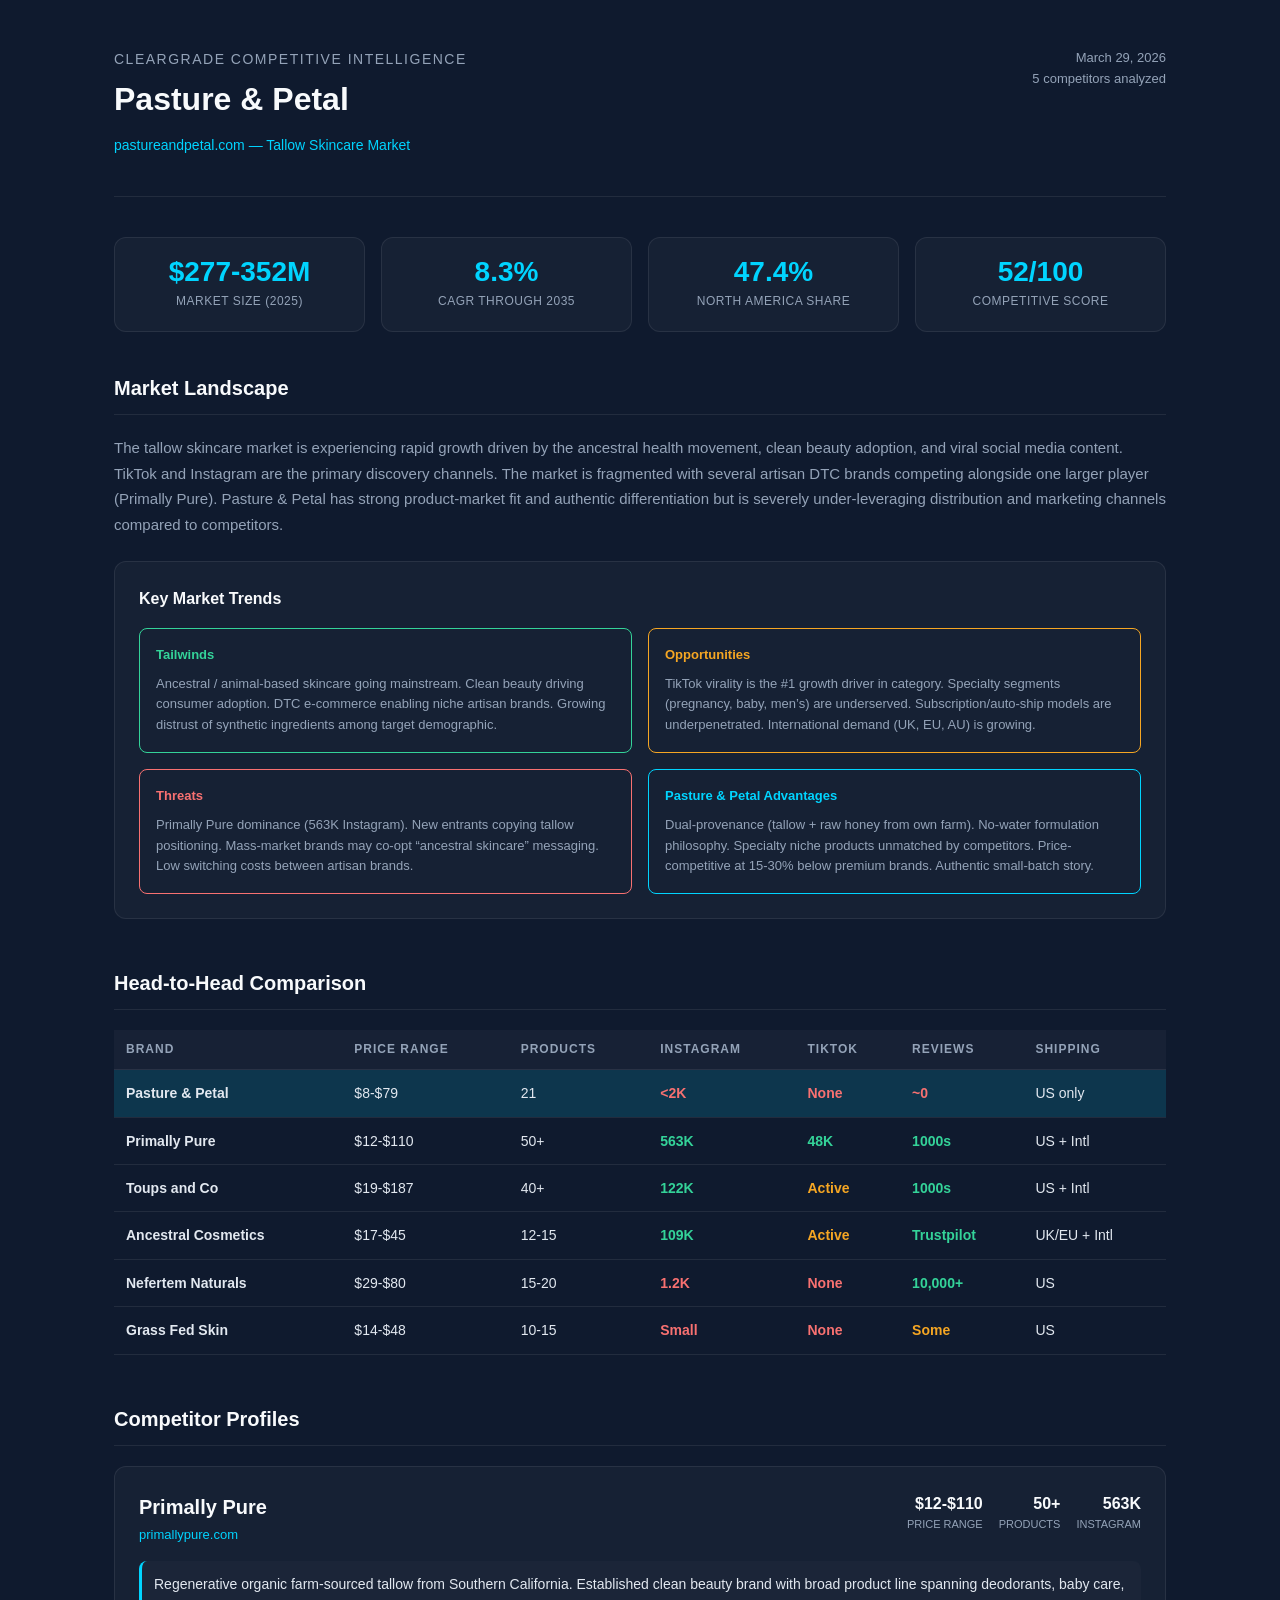
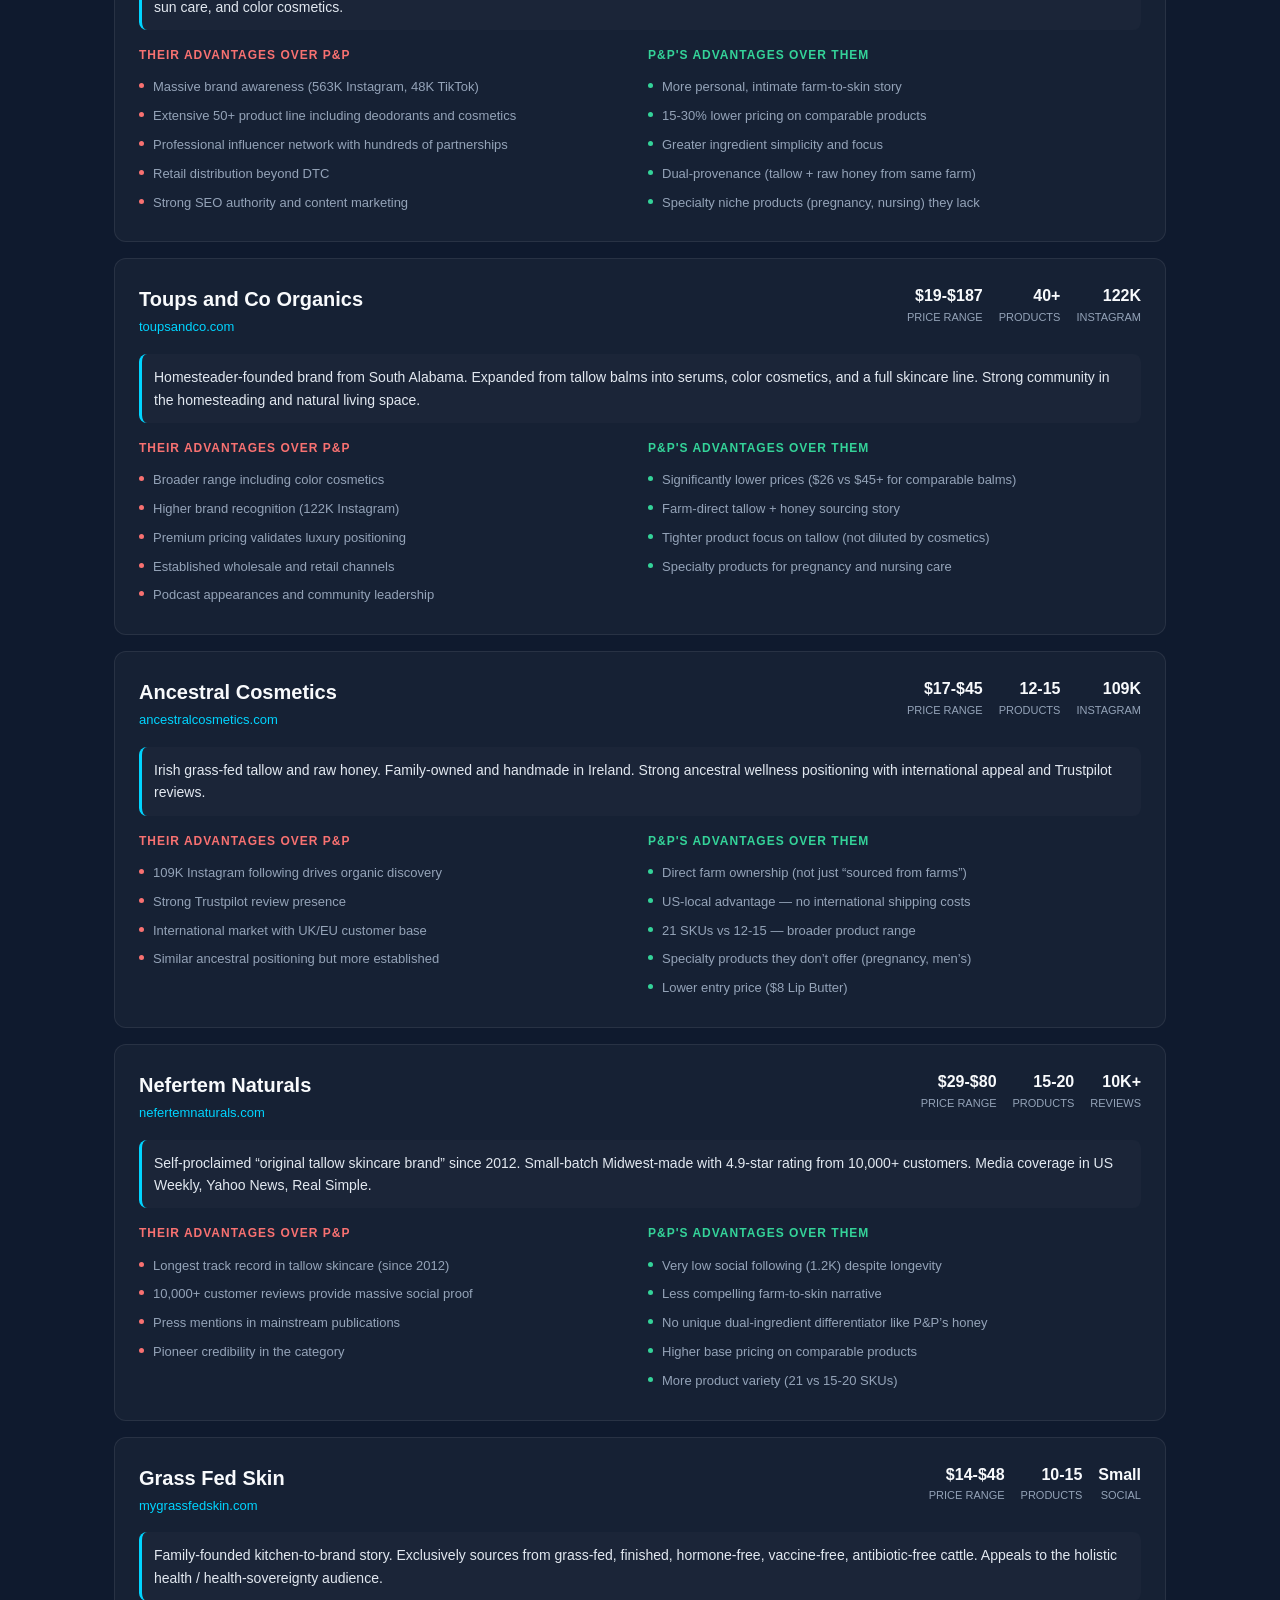
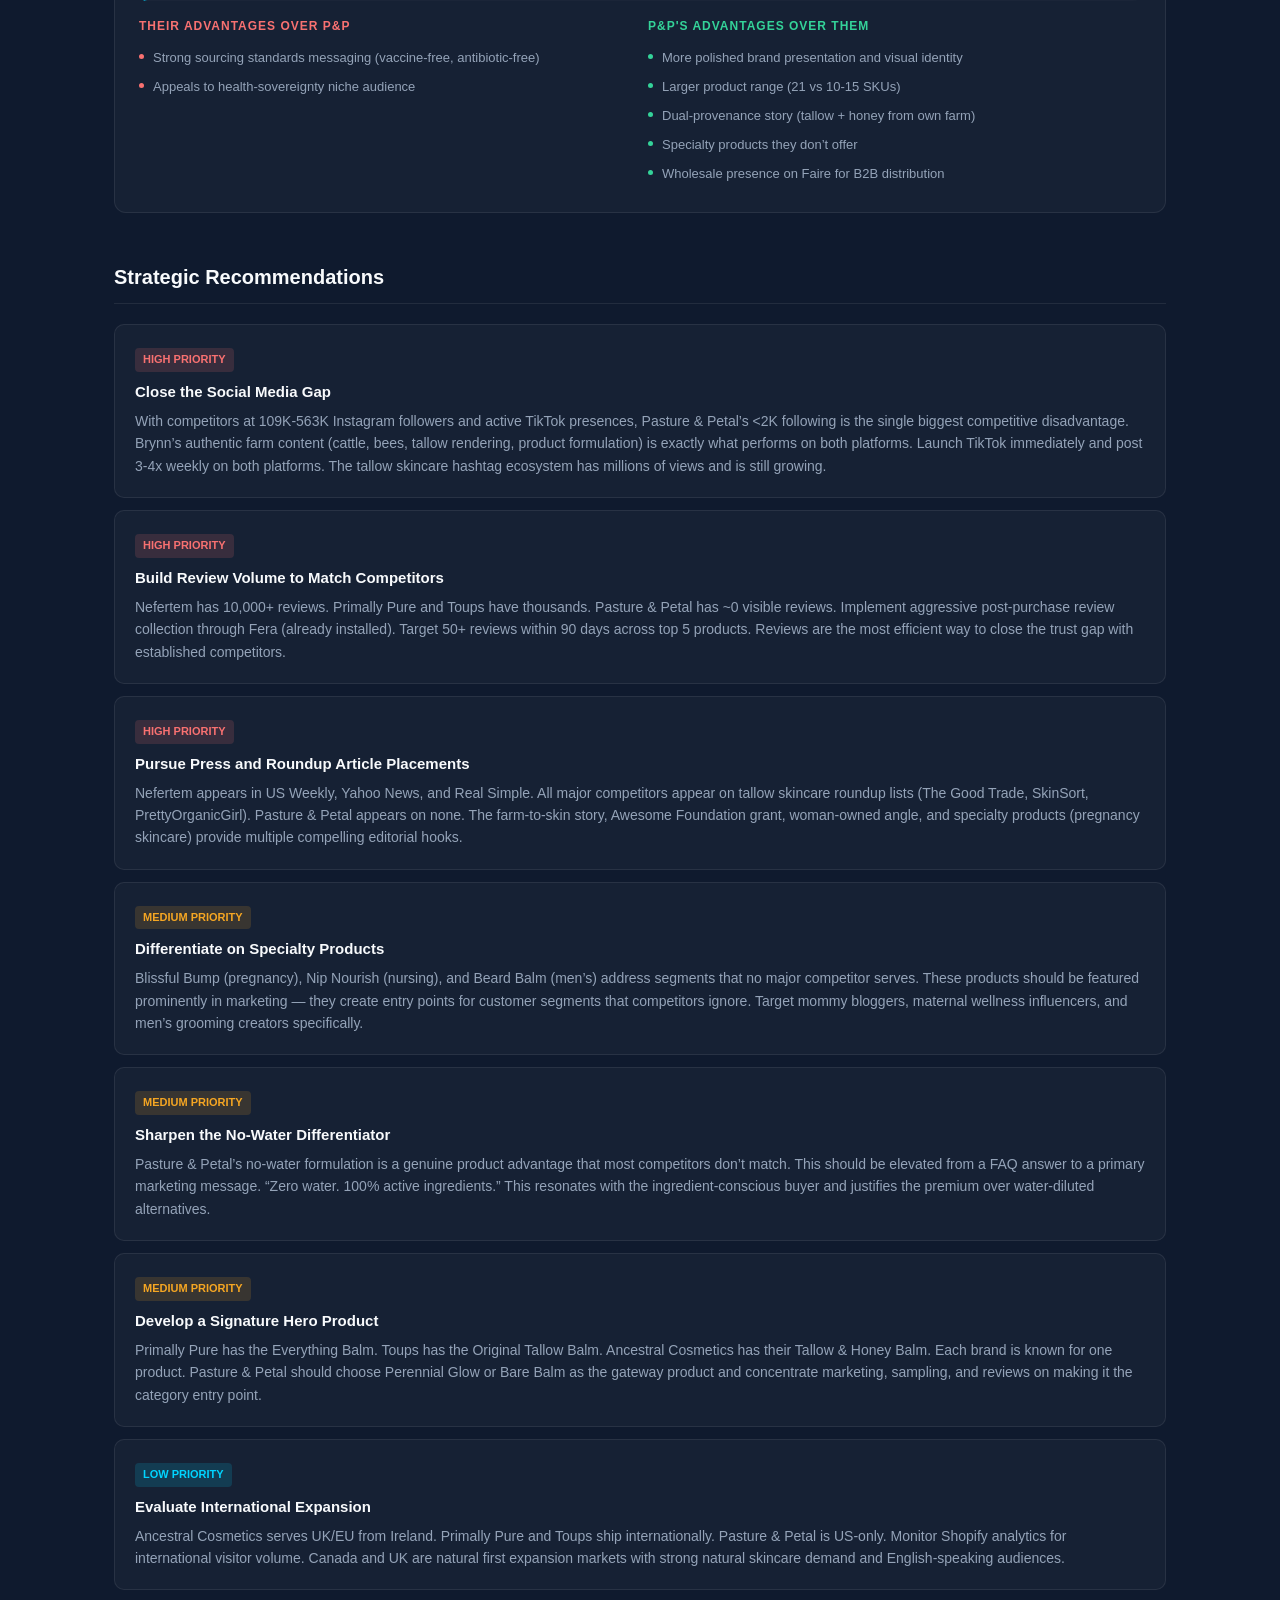
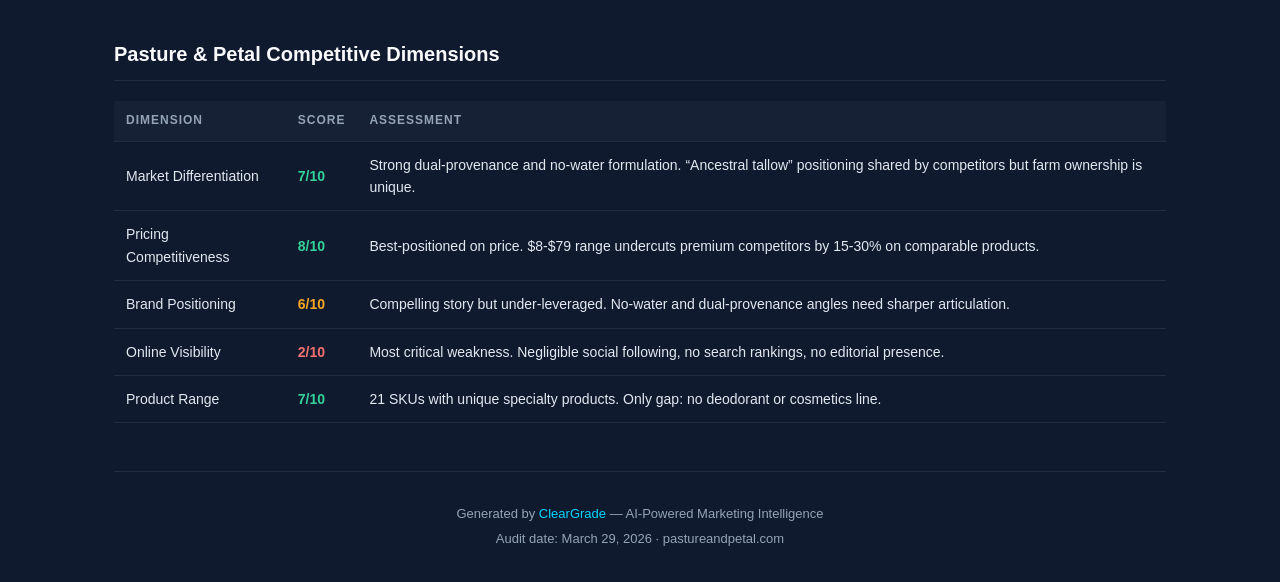
==== competitor-report.html @ 1388eb9d "feat: Pasture & Petal marketing intelligence audit Full ClearGrade marketing audit for pastureandpet" ====
<!DOCTYPE html>
<html lang="en">
<head>
<meta charset="UTF-8">
<meta name="viewport" content="width=device-width, initial-scale=1.0">
<title>Competitor Intelligence — Pasture &amp; Petal | ClearGrade</title>
<style>
  :root {
    --navy: #0f1a2e;
    --navy-light: #162240;
    --cyan: #00d4ff;
    --cyan-glow: rgba(0,212,255,0.15);
    --amber: #f5a623;
    --amber-glow: rgba(245,166,35,0.15);
    --green: #34d399;
    --green-glow: rgba(52,211,153,0.15);
    --red: #f87171;
    --red-glow: rgba(248,113,113,0.15);
    --purple: #a78bfa;
    --text: #e2e8f0;
    --text-dim: #94a3b8;
    --text-bright: #f8fafc;
    --border: rgba(255,255,255,0.08);
    --card-bg: rgba(255,255,255,0.03);
  }

  * { margin: 0; padding: 0; box-sizing: border-box; }

  body {
    font-family: 'DM Sans', -apple-system, BlinkMacSystemFont, 'Segoe UI', sans-serif;
    background: var(--navy);
    color: var(--text);
    line-height: 1.6;
  }

  .container { max-width: 1100px; margin: 0 auto; padding: 0 24px; }

  .audit-header {
    padding: 48px 0 40px;
    border-bottom: 1px solid var(--border);
    margin-bottom: 40px;
  }

  .header-top {
    display: flex;
    justify-content: space-between;
    align-items: flex-start;
  }

  .brand-info .subtitle {
    font-size: 14px;
    color: var(--text-dim);
    letter-spacing: 1.5px;
    text-transform: uppercase;
    margin-bottom: 4px;
  }

  .brand-info h1 {
    font-size: 32px;
    font-weight: 700;
    color: var(--text-bright);
  }

  .brand-info .url {
    font-size: 14px;
    color: var(--cyan);
    margin-top: 8px;
  }

  .audit-date {
    font-size: 13px;
    color: var(--text-dim);
    text-align: right;
  }

  /* Market Overview */
  .market-banner {
    display: grid;
    grid-template-columns: repeat(4, 1fr);
    gap: 16px;
    margin-bottom: 40px;
  }

  .market-stat {
    background: var(--card-bg);
    border: 1px solid var(--border);
    border-radius: 12px;
    padding: 20px;
    text-align: center;
  }

  .market-stat .stat-value {
    font-size: 28px;
    font-weight: 700;
    color: var(--cyan);
    line-height: 1;
    margin-bottom: 6px;
  }

  .market-stat .stat-label {
    font-size: 12px;
    color: var(--text-dim);
    text-transform: uppercase;
    letter-spacing: 0.5px;
  }

  /* Section */
  .section { margin-bottom: 48px; }

  .section h2 {
    font-size: 20px;
    font-weight: 700;
    color: var(--text-bright);
    margin-bottom: 20px;
    padding-bottom: 10px;
    border-bottom: 1px solid var(--border);
  }

  .section p.intro {
    font-size: 15px;
    color: var(--text-dim);
    line-height: 1.7;
    margin-bottom: 24px;
  }

  /* Competitor Cards */
  .competitor-card {
    background: var(--card-bg);
    border: 1px solid var(--border);
    border-radius: 12px;
    padding: 24px;
    margin-bottom: 16px;
  }

  .comp-header {
    display: flex;
    justify-content: space-between;
    align-items: flex-start;
    margin-bottom: 16px;
  }

  .comp-name {
    font-size: 20px;
    font-weight: 700;
    color: var(--text-bright);
  }

  .comp-url {
    font-size: 13px;
    color: var(--cyan);
    margin-top: 2px;
  }

  .comp-stats {
    display: flex;
    gap: 16px;
    text-align: right;
  }

  .comp-stat-item .comp-stat-value {
    font-size: 16px;
    font-weight: 600;
    color: var(--text-bright);
  }

  .comp-stat-item .comp-stat-label {
    font-size: 11px;
    color: var(--text-dim);
    text-transform: uppercase;
  }

  .comp-usp {
    font-size: 14px;
    color: var(--text);
    margin-bottom: 16px;
    padding: 12px;
    background: rgba(255,255,255,0.02);
    border-radius: 8px;
    border-left: 3px solid var(--cyan);
  }

  .comp-grid {
    display: grid;
    grid-template-columns: 1fr 1fr;
    gap: 16px;
  }

  .comp-grid-col h4 {
    font-size: 12px;
    text-transform: uppercase;
    letter-spacing: 1px;
    margin-bottom: 8px;
  }

  .comp-grid-col ul {
    list-style: none;
    padding: 0;
  }

  .comp-grid-col li {
    font-size: 13px;
    color: var(--text-dim);
    padding: 4px 0;
    padding-left: 14px;
    position: relative;
  }

  .comp-grid-col li::before {
    content: '';
    position: absolute;
    left: 0;
    top: 10px;
    width: 5px;
    height: 5px;
    border-radius: 50%;
  }

  .comp-strengths li::before { background: var(--red); }
  .comp-weaknesses li::before { background: var(--green); }

  /* Comparison Table */
  table {
    width: 100%;
    border-collapse: collapse;
    margin-bottom: 24px;
  }

  th {
    text-align: left;
    font-size: 12px;
    text-transform: uppercase;
    letter-spacing: 1px;
    color: var(--text-dim);
    padding: 10px 12px;
    border-bottom: 1px solid var(--border);
    background: var(--card-bg);
  }

  td {
    font-size: 14px;
    color: var(--text);
    padding: 12px;
    border-bottom: 1px solid var(--border);
  }

  tr:hover td { background: rgba(255,255,255,0.02); }

  .highlight-row td { background: var(--cyan-glow); }

  .val-high { color: var(--green); font-weight: 600; }
  .val-mid { color: var(--amber); font-weight: 600; }
  .val-low { color: var(--red); font-weight: 600; }

  /* Positioning Map */
  .positioning {
    background: var(--card-bg);
    border: 1px solid var(--border);
    border-radius: 12px;
    padding: 24px;
    margin-bottom: 24px;
  }

  .positioning h3 {
    font-size: 16px;
    font-weight: 600;
    color: var(--text-bright);
    margin-bottom: 16px;
  }

  .pos-grid {
    display: grid;
    grid-template-columns: 1fr 1fr;
    gap: 16px;
  }

  .pos-quadrant {
    padding: 16px;
    border-radius: 8px;
    border: 1px solid var(--border);
  }

  .pos-quadrant h4 {
    font-size: 13px;
    font-weight: 600;
    margin-bottom: 8px;
  }

  .pos-quadrant p {
    font-size: 13px;
    color: var(--text-dim);
  }

  /* Recommendations */
  .rec-card {
    background: var(--card-bg);
    border: 1px solid var(--border);
    border-radius: 10px;
    padding: 20px;
    margin-bottom: 12px;
  }

  .rec-card .badge {
    display: inline-block;
    font-size: 11px;
    font-weight: 600;
    text-transform: uppercase;
    padding: 3px 8px;
    border-radius: 4px;
    margin-bottom: 8px;
  }

  .badge-high { background: var(--red-glow); color: var(--red); }
  .badge-medium { background: var(--amber-glow); color: var(--amber); }
  .badge-low { background: var(--cyan-glow); color: var(--cyan); }

  .rec-card h3 {
    font-size: 15px;
    font-weight: 600;
    color: var(--text-bright);
    margin-bottom: 6px;
  }

  .rec-card p {
    font-size: 14px;
    color: var(--text-dim);
    line-height: 1.6;
  }

  /* Footer */
  .audit-footer {
    padding: 32px 0;
    border-top: 1px solid var(--border);
    text-align: center;
    font-size: 13px;
    color: var(--text-dim);
  }

  .audit-footer a { color: var(--cyan); text-decoration: none; }

  @media (max-width: 768px) {
    .header-top { flex-direction: column; gap: 12px; }
    .market-banner { grid-template-columns: 1fr 1fr; }
    .comp-header { flex-direction: column; gap: 12px; }
    .comp-grid { grid-template-columns: 1fr; }
    .comp-stats { text-align: left; }
    .pos-grid { grid-template-columns: 1fr; }
  }

  @media (max-width: 480px) {
    .market-banner { grid-template-columns: 1fr; }
  }
</style>
</head>
<body>
<div class="container">

  <!-- Header -->
  <div class="audit-header">
    <div class="header-top">
      <div class="brand-info">
        <div class="subtitle">ClearGrade Competitive Intelligence</div>
        <h1>Pasture &amp; Petal</h1>
        <div class="url">pastureandpetal.com &mdash; Tallow Skincare Market</div>
      </div>
      <div class="audit-date">
        <div>March 29, 2026</div>
        <div>5 competitors analyzed</div>
      </div>
    </div>
  </div>

  <!-- Market Overview -->
  <div class="market-banner">
    <div class="market-stat">
      <div class="stat-value">$277-352M</div>
      <div class="stat-label">Market Size (2025)</div>
    </div>
    <div class="market-stat">
      <div class="stat-value">8.3%</div>
      <div class="stat-label">CAGR Through 2035</div>
    </div>
    <div class="market-stat">
      <div class="stat-value">47.4%</div>
      <div class="stat-label">North America Share</div>
    </div>
    <div class="market-stat">
      <div class="stat-value">52/100</div>
      <div class="stat-label">Competitive Score</div>
    </div>
  </div>

  <!-- Market Context -->
  <div class="section">
    <h2>Market Landscape</h2>
    <p class="intro">The tallow skincare market is experiencing rapid growth driven by the ancestral health movement, clean beauty adoption, and viral social media content. TikTok and Instagram are the primary discovery channels. The market is fragmented with several artisan DTC brands competing alongside one larger player (Primally Pure). Pasture &amp; Petal has strong product-market fit and authentic differentiation but is severely under-leveraging distribution and marketing channels compared to competitors.</p>

    <div class="positioning">
      <h3>Key Market Trends</h3>
      <div class="pos-grid">
        <div class="pos-quadrant" style="border-color: var(--green);">
          <h4 style="color: var(--green);">Tailwinds</h4>
          <p>Ancestral / animal-based skincare going mainstream. Clean beauty driving consumer adoption. DTC e-commerce enabling niche artisan brands. Growing distrust of synthetic ingredients among target demographic.</p>
        </div>
        <div class="pos-quadrant" style="border-color: var(--amber);">
          <h4 style="color: var(--amber);">Opportunities</h4>
          <p>TikTok virality is the #1 growth driver in category. Specialty segments (pregnancy, baby, men&rsquo;s) are underserved. Subscription/auto-ship models are underpenetrated. International demand (UK, EU, AU) is growing.</p>
        </div>
        <div class="pos-quadrant" style="border-color: var(--red);">
          <h4 style="color: var(--red);">Threats</h4>
          <p>Primally Pure dominance (563K Instagram). New entrants copying tallow positioning. Mass-market brands may co-opt &ldquo;ancestral skincare&rdquo; messaging. Low switching costs between artisan brands.</p>
        </div>
        <div class="pos-quadrant" style="border-color: var(--cyan);">
          <h4 style="color: var(--cyan);">Pasture &amp; Petal Advantages</h4>
          <p>Dual-provenance (tallow + raw honey from own farm). No-water formulation philosophy. Specialty niche products unmatched by competitors. Price-competitive at 15-30% below premium brands. Authentic small-batch story.</p>
        </div>
      </div>
    </div>
  </div>

  <!-- Comparison Table -->
  <div class="section">
    <h2>Head-to-Head Comparison</h2>
    <table>
      <thead>
        <tr>
          <th>Brand</th>
          <th>Price Range</th>
          <th>Products</th>
          <th>Instagram</th>
          <th>TikTok</th>
          <th>Reviews</th>
          <th>Shipping</th>
        </tr>
      </thead>
      <tbody>
        <tr class="highlight-row">
          <td><strong>Pasture &amp; Petal</strong></td>
          <td>$8-$79</td>
          <td>21</td>
          <td class="val-low">&lt;2K</td>
          <td class="val-low">None</td>
          <td class="val-low">~0</td>
          <td>US only</td>
        </tr>
        <tr>
          <td><strong>Primally Pure</strong></td>
          <td>$12-$110</td>
          <td>50+</td>
          <td class="val-high">563K</td>
          <td class="val-high">48K</td>
          <td class="val-high">1000s</td>
          <td>US + Intl</td>
        </tr>
        <tr>
          <td><strong>Toups and Co</strong></td>
          <td>$19-$187</td>
          <td>40+</td>
          <td class="val-high">122K</td>
          <td class="val-mid">Active</td>
          <td class="val-high">1000s</td>
          <td>US + Intl</td>
        </tr>
        <tr>
          <td><strong>Ancestral Cosmetics</strong></td>
          <td>$17-$45</td>
          <td>12-15</td>
          <td class="val-high">109K</td>
          <td class="val-mid">Active</td>
          <td class="val-high">Trustpilot</td>
          <td>UK/EU + Intl</td>
        </tr>
        <tr>
          <td><strong>Nefertem Naturals</strong></td>
          <td>$29-$80</td>
          <td>15-20</td>
          <td class="val-low">1.2K</td>
          <td class="val-low">None</td>
          <td class="val-high">10,000+</td>
          <td>US</td>
        </tr>
        <tr>
          <td><strong>Grass Fed Skin</strong></td>
          <td>$14-$48</td>
          <td>10-15</td>
          <td class="val-low">Small</td>
          <td class="val-low">None</td>
          <td class="val-mid">Some</td>
          <td>US</td>
        </tr>
      </tbody>
    </table>
  </div>

  <!-- Competitor Deep Dives -->
  <div class="section">
    <h2>Competitor Profiles</h2>

    <!-- Primally Pure -->
    <div class="competitor-card">
      <div class="comp-header">
        <div>
          <div class="comp-name">Primally Pure</div>
          <div class="comp-url">primallypure.com</div>
        </div>
        <div class="comp-stats">
          <div class="comp-stat-item">
            <div class="comp-stat-value">$12-$110</div>
            <div class="comp-stat-label">Price Range</div>
          </div>
          <div class="comp-stat-item">
            <div class="comp-stat-value">50+</div>
            <div class="comp-stat-label">Products</div>
          </div>
          <div class="comp-stat-item">
            <div class="comp-stat-value">563K</div>
            <div class="comp-stat-label">Instagram</div>
          </div>
        </div>
      </div>
      <div class="comp-usp">Regenerative organic farm-sourced tallow from Southern California. Established clean beauty brand with broad product line spanning deodorants, baby care, sun care, and color cosmetics.</div>
      <div class="comp-grid">
        <div class="comp-grid-col comp-strengths">
          <h4 style="color:var(--red)">Their Advantages Over P&amp;P</h4>
          <ul>
            <li>Massive brand awareness (563K Instagram, 48K TikTok)</li>
            <li>Extensive 50+ product line including deodorants and cosmetics</li>
            <li>Professional influencer network with hundreds of partnerships</li>
            <li>Retail distribution beyond DTC</li>
            <li>Strong SEO authority and content marketing</li>
          </ul>
        </div>
        <div class="comp-grid-col comp-weaknesses">
          <h4 style="color:var(--green)">P&amp;P's Advantages Over Them</h4>
          <ul>
            <li>More personal, intimate farm-to-skin story</li>
            <li>15-30% lower pricing on comparable products</li>
            <li>Greater ingredient simplicity and focus</li>
            <li>Dual-provenance (tallow + raw honey from same farm)</li>
            <li>Specialty niche products (pregnancy, nursing) they lack</li>
          </ul>
        </div>
      </div>
    </div>

    <!-- Toups and Co -->
    <div class="competitor-card">
      <div class="comp-header">
        <div>
          <div class="comp-name">Toups and Co Organics</div>
          <div class="comp-url">toupsandco.com</div>
        </div>
        <div class="comp-stats">
          <div class="comp-stat-item">
            <div class="comp-stat-value">$19-$187</div>
            <div class="comp-stat-label">Price Range</div>
          </div>
          <div class="comp-stat-item">
            <div class="comp-stat-value">40+</div>
            <div class="comp-stat-label">Products</div>
          </div>
          <div class="comp-stat-item">
            <div class="comp-stat-value">122K</div>
            <div class="comp-stat-label">Instagram</div>
          </div>
        </div>
      </div>
      <div class="comp-usp">Homesteader-founded brand from South Alabama. Expanded from tallow balms into serums, color cosmetics, and a full skincare line. Strong community in the homesteading and natural living space.</div>
      <div class="comp-grid">
        <div class="comp-grid-col comp-strengths">
          <h4 style="color:var(--red)">Their Advantages Over P&amp;P</h4>
          <ul>
            <li>Broader range including color cosmetics</li>
            <li>Higher brand recognition (122K Instagram)</li>
            <li>Premium pricing validates luxury positioning</li>
            <li>Established wholesale and retail channels</li>
            <li>Podcast appearances and community leadership</li>
          </ul>
        </div>
        <div class="comp-grid-col comp-weaknesses">
          <h4 style="color:var(--green)">P&amp;P's Advantages Over Them</h4>
          <ul>
            <li>Significantly lower prices ($26 vs $45+ for comparable balms)</li>
            <li>Farm-direct tallow + honey sourcing story</li>
            <li>Tighter product focus on tallow (not diluted by cosmetics)</li>
            <li>Specialty products for pregnancy and nursing care</li>
          </ul>
        </div>
      </div>
    </div>

    <!-- Ancestral Cosmetics -->
    <div class="competitor-card">
      <div class="comp-header">
        <div>
          <div class="comp-name">Ancestral Cosmetics</div>
          <div class="comp-url">ancestralcosmetics.com</div>
        </div>
        <div class="comp-stats">
          <div class="comp-stat-item">
            <div class="comp-stat-value">$17-$45</div>
            <div class="comp-stat-label">Price Range</div>
          </div>
          <div class="comp-stat-item">
            <div class="comp-stat-value">12-15</div>
            <div class="comp-stat-label">Products</div>
          </div>
          <div class="comp-stat-item">
            <div class="comp-stat-value">109K</div>
            <div class="comp-stat-label">Instagram</div>
          </div>
        </div>
      </div>
      <div class="comp-usp">Irish grass-fed tallow and raw honey. Family-owned and handmade in Ireland. Strong ancestral wellness positioning with international appeal and Trustpilot reviews.</div>
      <div class="comp-grid">
        <div class="comp-grid-col comp-strengths">
          <h4 style="color:var(--red)">Their Advantages Over P&amp;P</h4>
          <ul>
            <li>109K Instagram following drives organic discovery</li>
            <li>Strong Trustpilot review presence</li>
            <li>International market with UK/EU customer base</li>
            <li>Similar ancestral positioning but more established</li>
          </ul>
        </div>
        <div class="comp-grid-col comp-weaknesses">
          <h4 style="color:var(--green)">P&amp;P's Advantages Over Them</h4>
          <ul>
            <li>Direct farm ownership (not just &ldquo;sourced from farms&rdquo;)</li>
            <li>US-local advantage &mdash; no international shipping costs</li>
            <li>21 SKUs vs 12-15 &mdash; broader product range</li>
            <li>Specialty products they don&rsquo;t offer (pregnancy, men&rsquo;s)</li>
            <li>Lower entry price ($8 Lip Butter)</li>
          </ul>
        </div>
      </div>
    </div>

    <!-- Nefertem Naturals -->
    <div class="competitor-card">
      <div class="comp-header">
        <div>
          <div class="comp-name">Nefertem Naturals</div>
          <div class="comp-url">nefertemnaturals.com</div>
        </div>
        <div class="comp-stats">
          <div class="comp-stat-item">
            <div class="comp-stat-value">$29-$80</div>
            <div class="comp-stat-label">Price Range</div>
          </div>
          <div class="comp-stat-item">
            <div class="comp-stat-value">15-20</div>
            <div class="comp-stat-label">Products</div>
          </div>
          <div class="comp-stat-item">
            <div class="comp-stat-value">10K+</div>
            <div class="comp-stat-label">Reviews</div>
          </div>
        </div>
      </div>
      <div class="comp-usp">Self-proclaimed &ldquo;original tallow skincare brand&rdquo; since 2012. Small-batch Midwest-made with 4.9-star rating from 10,000+ customers. Media coverage in US Weekly, Yahoo News, Real Simple.</div>
      <div class="comp-grid">
        <div class="comp-grid-col comp-strengths">
          <h4 style="color:var(--red)">Their Advantages Over P&amp;P</h4>
          <ul>
            <li>Longest track record in tallow skincare (since 2012)</li>
            <li>10,000+ customer reviews provide massive social proof</li>
            <li>Press mentions in mainstream publications</li>
            <li>Pioneer credibility in the category</li>
          </ul>
        </div>
        <div class="comp-grid-col comp-weaknesses">
          <h4 style="color:var(--green)">P&amp;P's Advantages Over Them</h4>
          <ul>
            <li>Very low social following (1.2K) despite longevity</li>
            <li>Less compelling farm-to-skin narrative</li>
            <li>No unique dual-ingredient differentiator like P&amp;P&rsquo;s honey</li>
            <li>Higher base pricing on comparable products</li>
            <li>More product variety (21 vs 15-20 SKUs)</li>
          </ul>
        </div>
      </div>
    </div>

    <!-- Grass Fed Skin -->
    <div class="competitor-card">
      <div class="comp-header">
        <div>
          <div class="comp-name">Grass Fed Skin</div>
          <div class="comp-url">mygrassfedskin.com</div>
        </div>
        <div class="comp-stats">
          <div class="comp-stat-item">
            <div class="comp-stat-value">$14-$48</div>
            <div class="comp-stat-label">Price Range</div>
          </div>
          <div class="comp-stat-item">
            <div class="comp-stat-value">10-15</div>
            <div class="comp-stat-label">Products</div>
          </div>
          <div class="comp-stat-item">
            <div class="comp-stat-value">Small</div>
            <div class="comp-stat-label">Social</div>
          </div>
        </div>
      </div>
      <div class="comp-usp">Family-founded kitchen-to-brand story. Exclusively sources from grass-fed, finished, hormone-free, vaccine-free, antibiotic-free cattle. Appeals to the holistic health / health-sovereignty audience.</div>
      <div class="comp-grid">
        <div class="comp-grid-col comp-strengths">
          <h4 style="color:var(--red)">Their Advantages Over P&amp;P</h4>
          <ul>
            <li>Strong sourcing standards messaging (vaccine-free, antibiotic-free)</li>
            <li>Appeals to health-sovereignty niche audience</li>
          </ul>
        </div>
        <div class="comp-grid-col comp-weaknesses">
          <h4 style="color:var(--green)">P&amp;P's Advantages Over Them</h4>
          <ul>
            <li>More polished brand presentation and visual identity</li>
            <li>Larger product range (21 vs 10-15 SKUs)</li>
            <li>Dual-provenance story (tallow + honey from own farm)</li>
            <li>Specialty products they don&rsquo;t offer</li>
            <li>Wholesale presence on Faire for B2B distribution</li>
          </ul>
        </div>
      </div>
    </div>
  </div>

  <!-- Strategic Recommendations -->
  <div class="section">
    <h2>Strategic Recommendations</h2>

    <div class="rec-card">
      <span class="badge badge-high">HIGH PRIORITY</span>
      <h3>Close the Social Media Gap</h3>
      <p>With competitors at 109K-563K Instagram followers and active TikTok presences, Pasture &amp; Petal&rsquo;s &lt;2K following is the single biggest competitive disadvantage. Brynn&rsquo;s authentic farm content (cattle, bees, tallow rendering, product formulation) is exactly what performs on both platforms. Launch TikTok immediately and post 3-4x weekly on both platforms. The tallow skincare hashtag ecosystem has millions of views and is still growing.</p>
    </div>

    <div class="rec-card">
      <span class="badge badge-high">HIGH PRIORITY</span>
      <h3>Build Review Volume to Match Competitors</h3>
      <p>Nefertem has 10,000+ reviews. Primally Pure and Toups have thousands. Pasture &amp; Petal has ~0 visible reviews. Implement aggressive post-purchase review collection through Fera (already installed). Target 50+ reviews within 90 days across top 5 products. Reviews are the most efficient way to close the trust gap with established competitors.</p>
    </div>

    <div class="rec-card">
      <span class="badge badge-high">HIGH PRIORITY</span>
      <h3>Pursue Press and Roundup Article Placements</h3>
      <p>Nefertem appears in US Weekly, Yahoo News, and Real Simple. All major competitors appear on tallow skincare roundup lists (The Good Trade, SkinSort, PrettyOrganicGirl). Pasture &amp; Petal appears on none. The farm-to-skin story, Awesome Foundation grant, woman-owned angle, and specialty products (pregnancy skincare) provide multiple compelling editorial hooks.</p>
    </div>

    <div class="rec-card">
      <span class="badge badge-medium">MEDIUM PRIORITY</span>
      <h3>Differentiate on Specialty Products</h3>
      <p>Blissful Bump (pregnancy), Nip Nourish (nursing), and Beard Balm (men&rsquo;s) address segments that no major competitor serves. These products should be featured prominently in marketing &mdash; they create entry points for customer segments that competitors ignore. Target mommy bloggers, maternal wellness influencers, and men&rsquo;s grooming creators specifically.</p>
    </div>

    <div class="rec-card">
      <span class="badge badge-medium">MEDIUM PRIORITY</span>
      <h3>Sharpen the No-Water Differentiator</h3>
      <p>Pasture &amp; Petal&rsquo;s no-water formulation is a genuine product advantage that most competitors don&rsquo;t match. This should be elevated from a FAQ answer to a primary marketing message. &ldquo;Zero water. 100% active ingredients.&rdquo; This resonates with the ingredient-conscious buyer and justifies the premium over water-diluted alternatives.</p>
    </div>

    <div class="rec-card">
      <span class="badge badge-medium">MEDIUM PRIORITY</span>
      <h3>Develop a Signature Hero Product</h3>
      <p>Primally Pure has the Everything Balm. Toups has the Original Tallow Balm. Ancestral Cosmetics has their Tallow &amp; Honey Balm. Each brand is known for one product. Pasture &amp; Petal should choose Perennial Glow or Bare Balm as the gateway product and concentrate marketing, sampling, and reviews on making it the category entry point.</p>
    </div>

    <div class="rec-card">
      <span class="badge badge-low">LOW PRIORITY</span>
      <h3>Evaluate International Expansion</h3>
      <p>Ancestral Cosmetics serves UK/EU from Ireland. Primally Pure and Toups ship internationally. Pasture &amp; Petal is US-only. Monitor Shopify analytics for international visitor volume. Canada and UK are natural first expansion markets with strong natural skincare demand and English-speaking audiences.</p>
    </div>
  </div>

  <!-- Competitive Score Breakdown -->
  <div class="section">
    <h2>Pasture &amp; Petal Competitive Dimensions</h2>
    <table>
      <thead>
        <tr><th>Dimension</th><th>Score</th><th>Assessment</th></tr>
      </thead>
      <tbody>
        <tr>
          <td>Market Differentiation</td>
          <td class="val-high">7/10</td>
          <td>Strong dual-provenance and no-water formulation. &ldquo;Ancestral tallow&rdquo; positioning shared by competitors but farm ownership is unique.</td>
        </tr>
        <tr>
          <td>Pricing Competitiveness</td>
          <td class="val-high">8/10</td>
          <td>Best-positioned on price. $8-$79 range undercuts premium competitors by 15-30% on comparable products.</td>
        </tr>
        <tr>
          <td>Brand Positioning</td>
          <td class="val-mid">6/10</td>
          <td>Compelling story but under-leveraged. No-water and dual-provenance angles need sharper articulation.</td>
        </tr>
        <tr>
          <td>Online Visibility</td>
          <td class="val-low">2/10</td>
          <td>Most critical weakness. Negligible social following, no search rankings, no editorial presence.</td>
        </tr>
        <tr>
          <td>Product Range</td>
          <td class="val-high">7/10</td>
          <td>21 SKUs with unique specialty products. Only gap: no deodorant or cosmetics line.</td>
        </tr>
      </tbody>
    </table>
  </div>

  <!-- Footer -->
  <div class="audit-footer">
    <p>Generated by <a href="https://cleargrade.co">ClearGrade</a> &mdash; AI-Powered Marketing Intelligence</p>
    <p style="margin-top:4px;">Audit date: March 29, 2026 &middot; pastureandpetal.com</p>
  </div>

</div>
</body>
</html>
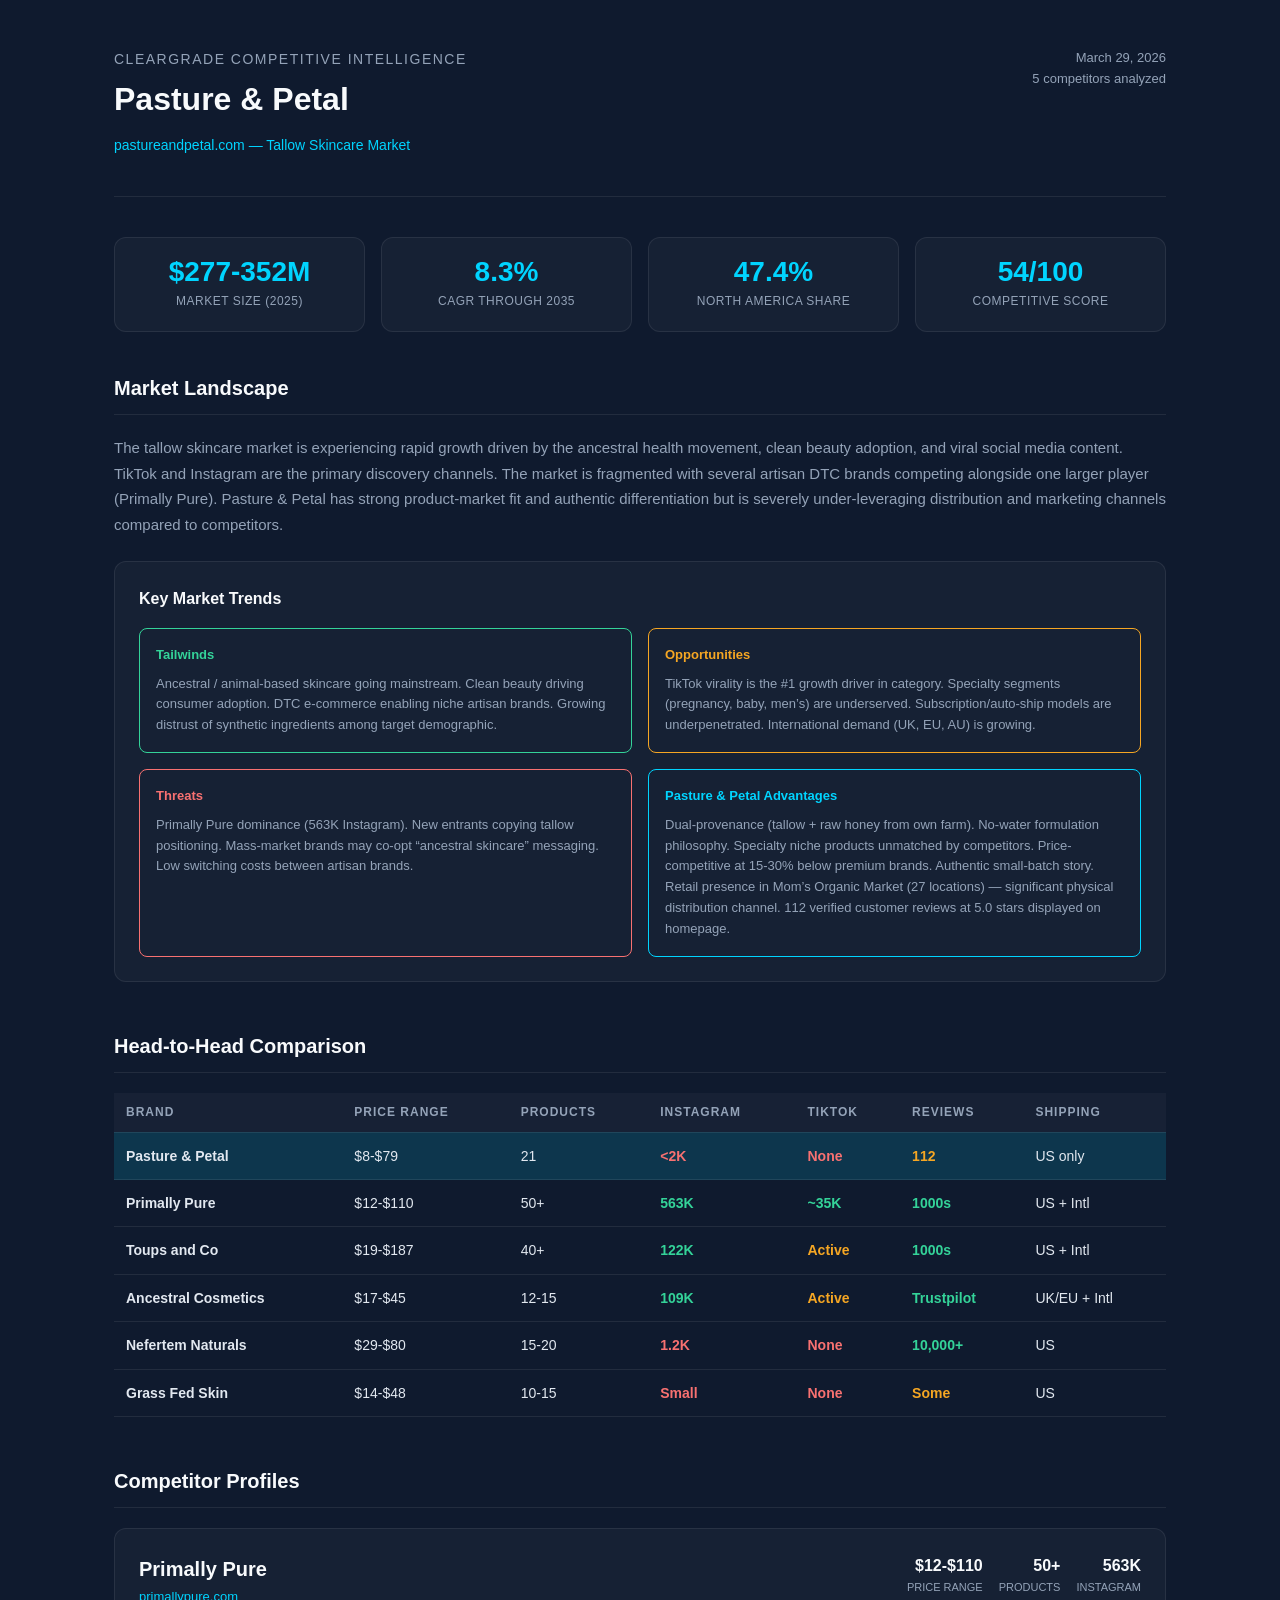
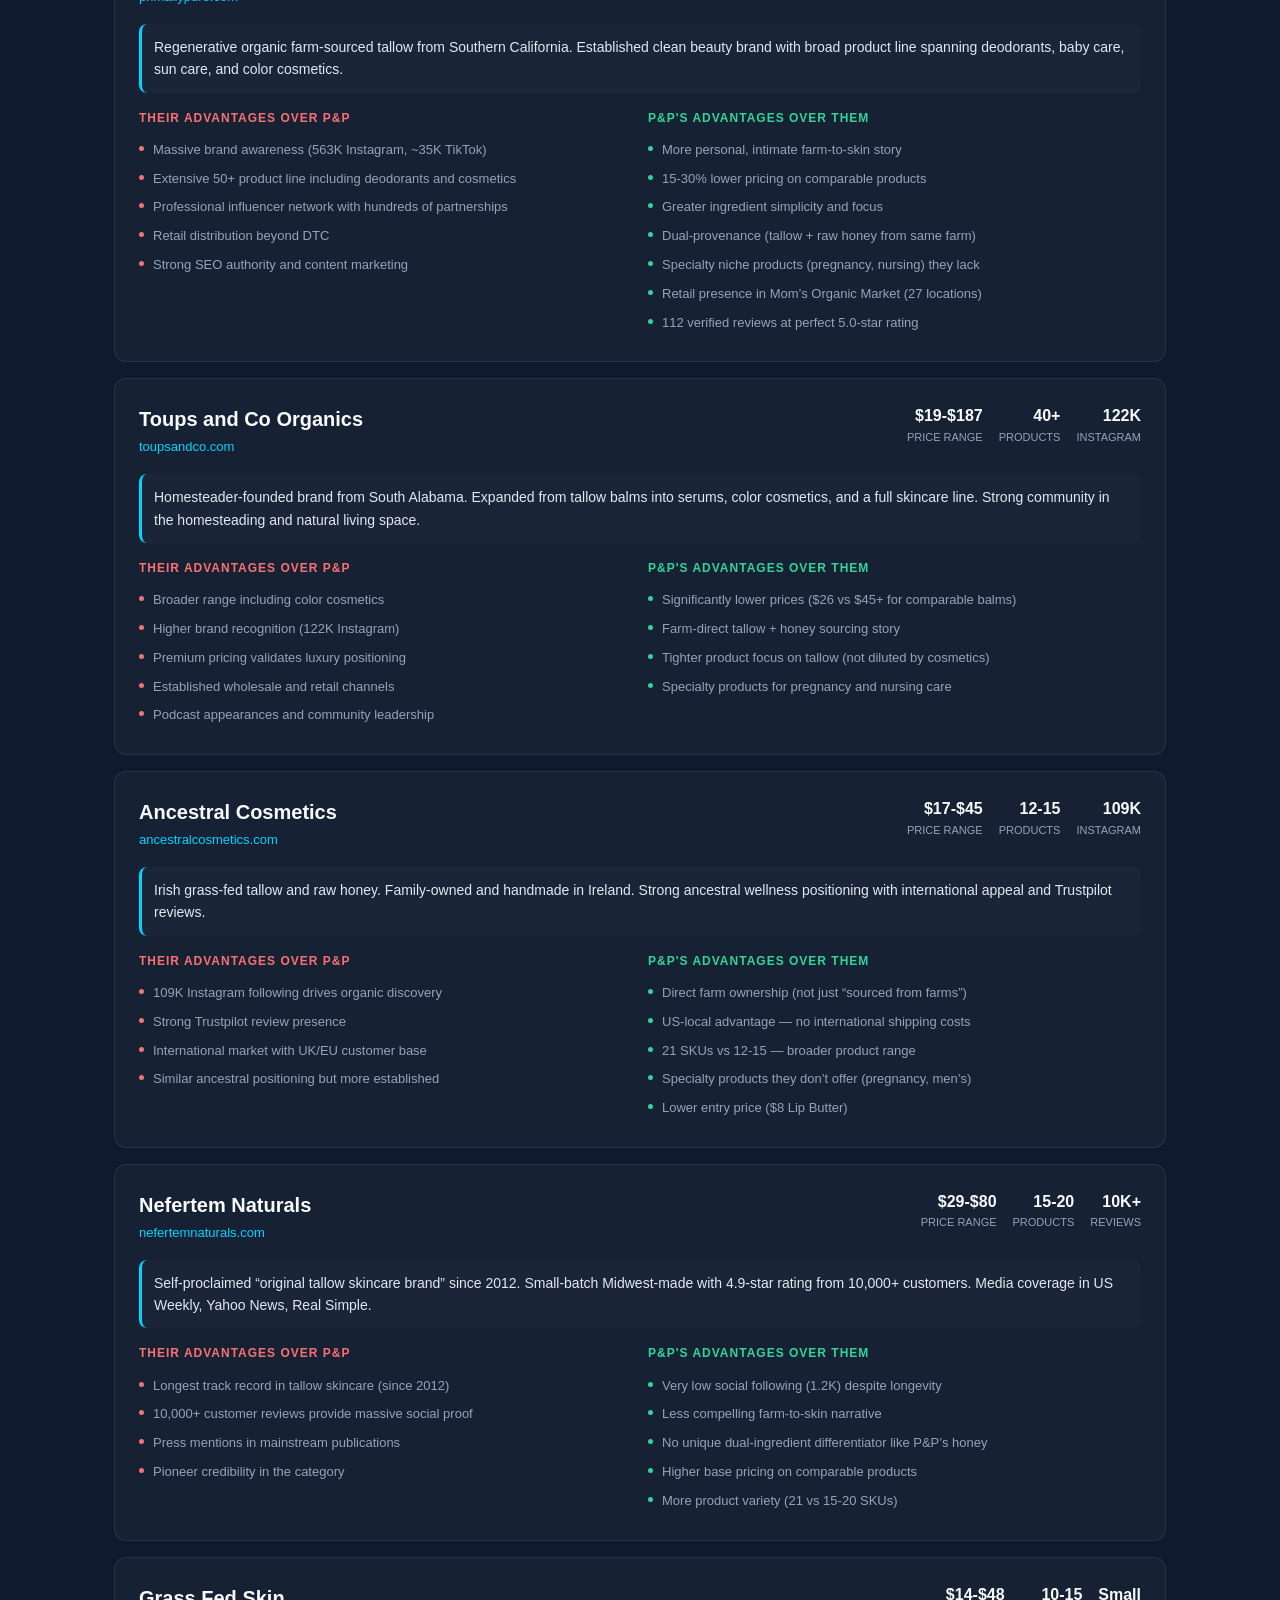
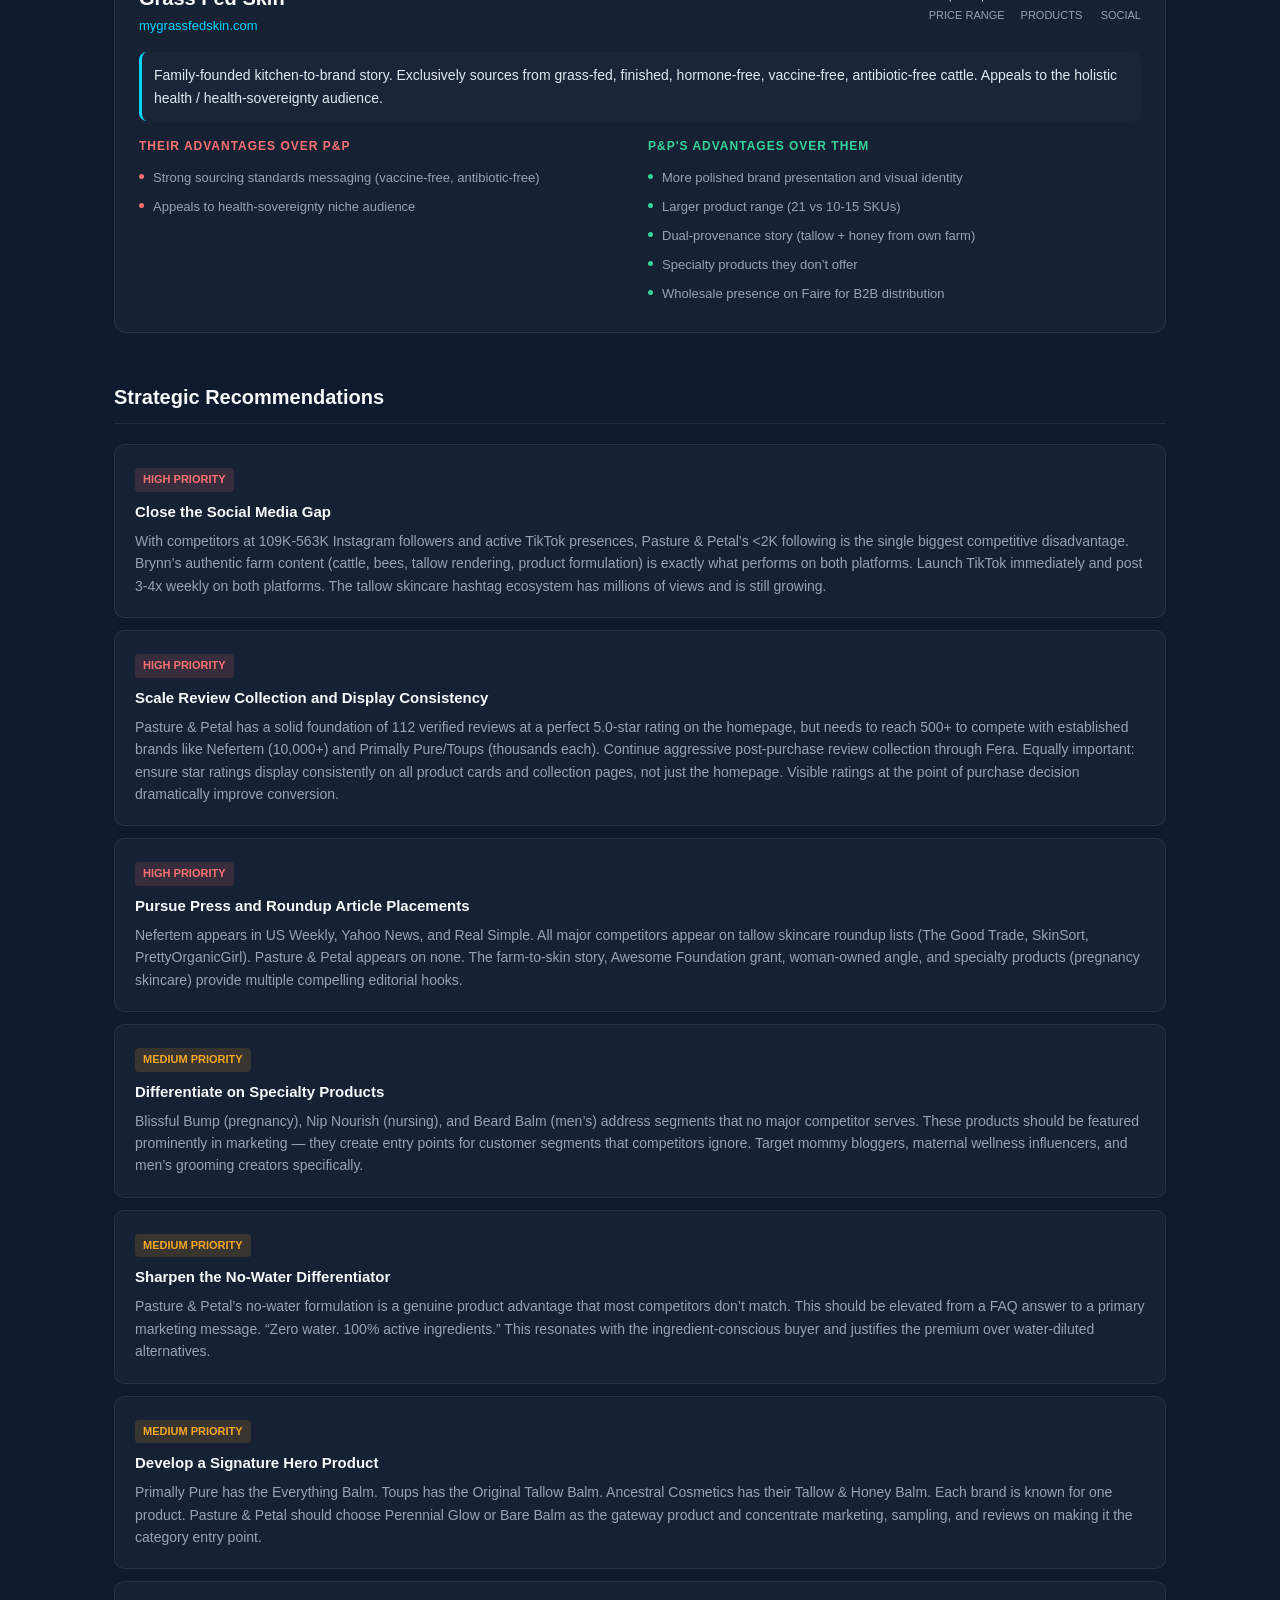
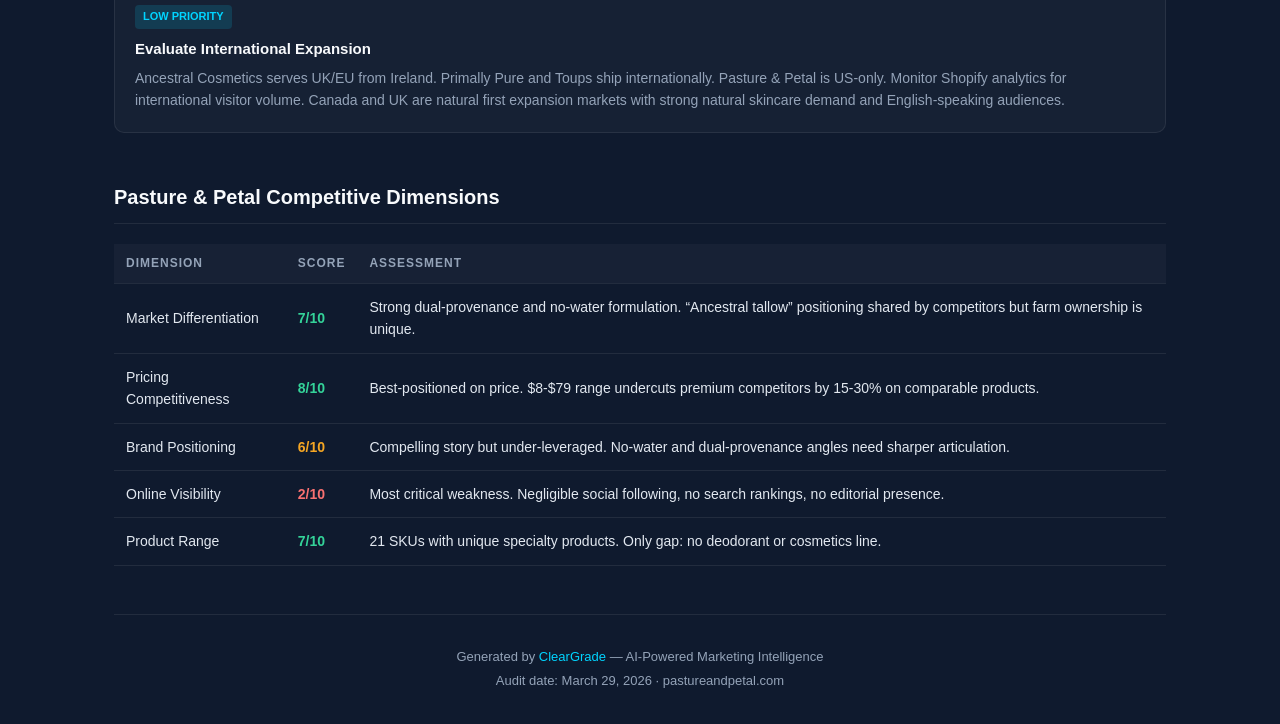
==== commit 5a9a84d2: "fix: correct factual errors found during audit verification QA verification against the live site re" ====
--- a/competitor-report.html
+++ b/competitor-report.html
@@ -384,7 +384,7 @@
       <div class="stat-label">North America Share</div>
     </div>
     <div class="market-stat">
-      <div class="stat-value">52/100</div>
+      <div class="stat-value">54/100</div>
       <div class="stat-label">Competitive Score</div>
     </div>
   </div>
@@ -411,7 +411,7 @@
         </div>
         <div class="pos-quadrant" style="border-color: var(--cyan);">
           <h4 style="color: var(--cyan);">Pasture &amp; Petal Advantages</h4>
-          <p>Dual-provenance (tallow + raw honey from own farm). No-water formulation philosophy. Specialty niche products unmatched by competitors. Price-competitive at 15-30% below premium brands. Authentic small-batch story.</p>
+          <p>Dual-provenance (tallow + raw honey from own farm). No-water formulation philosophy. Specialty niche products unmatched by competitors. Price-competitive at 15-30% below premium brands. Authentic small-batch story. Retail presence in Mom&rsquo;s Organic Market (27 locations) &mdash; significant physical distribution channel. 112 verified customer reviews at 5.0 stars displayed on homepage.</p>
         </div>
       </div>
     </div>
@@ -439,7 +439,7 @@
           <td>21</td>
           <td class="val-low">&lt;2K</td>
           <td class="val-low">None</td>
-          <td class="val-low">~0</td>
+          <td class="val-mid">112</td>
           <td>US only</td>
         </tr>
         <tr>
@@ -447,7 +447,7 @@
           <td>$12-$110</td>
           <td>50+</td>
           <td class="val-high">563K</td>
-          <td class="val-high">48K</td>
+          <td class="val-high">~35K</td>
           <td class="val-high">1000s</td>
           <td>US + Intl</td>
         </tr>
@@ -522,7 +522,7 @@
         <div class="comp-grid-col comp-strengths">
           <h4 style="color:var(--red)">Their Advantages Over P&amp;P</h4>
           <ul>
-            <li>Massive brand awareness (563K Instagram, 48K TikTok)</li>
+            <li>Massive brand awareness (563K Instagram, ~35K TikTok)</li>
             <li>Extensive 50+ product line including deodorants and cosmetics</li>
             <li>Professional influencer network with hundreds of partnerships</li>
             <li>Retail distribution beyond DTC</li>
@@ -537,6 +537,8 @@
             <li>Greater ingredient simplicity and focus</li>
             <li>Dual-provenance (tallow + raw honey from same farm)</li>
             <li>Specialty niche products (pregnancy, nursing) they lack</li>
+            <li>Retail presence in Mom&rsquo;s Organic Market (27 locations)</li>
+            <li>112 verified reviews at perfect 5.0-star rating</li>
           </ul>
         </div>
       </div>
@@ -737,8 +739,8 @@
 
     <div class="rec-card">
       <span class="badge badge-high">HIGH PRIORITY</span>
-      <h3>Build Review Volume to Match Competitors</h3>
-      <p>Nefertem has 10,000+ reviews. Primally Pure and Toups have thousands. Pasture &amp; Petal has ~0 visible reviews. Implement aggressive post-purchase review collection through Fera (already installed). Target 50+ reviews within 90 days across top 5 products. Reviews are the most efficient way to close the trust gap with established competitors.</p>
+      <h3>Scale Review Collection and Display Consistency</h3>
+      <p>Pasture &amp; Petal has a solid foundation of 112 verified reviews at a perfect 5.0-star rating on the homepage, but needs to reach 500+ to compete with established brands like Nefertem (10,000+) and Primally Pure/Toups (thousands each). Continue aggressive post-purchase review collection through Fera. Equally important: ensure star ratings display consistently on all product cards and collection pages, not just the homepage. Visible ratings at the point of purchase decision dramatically improve conversion.</p>
     </div>
 
     <div class="rec-card">
